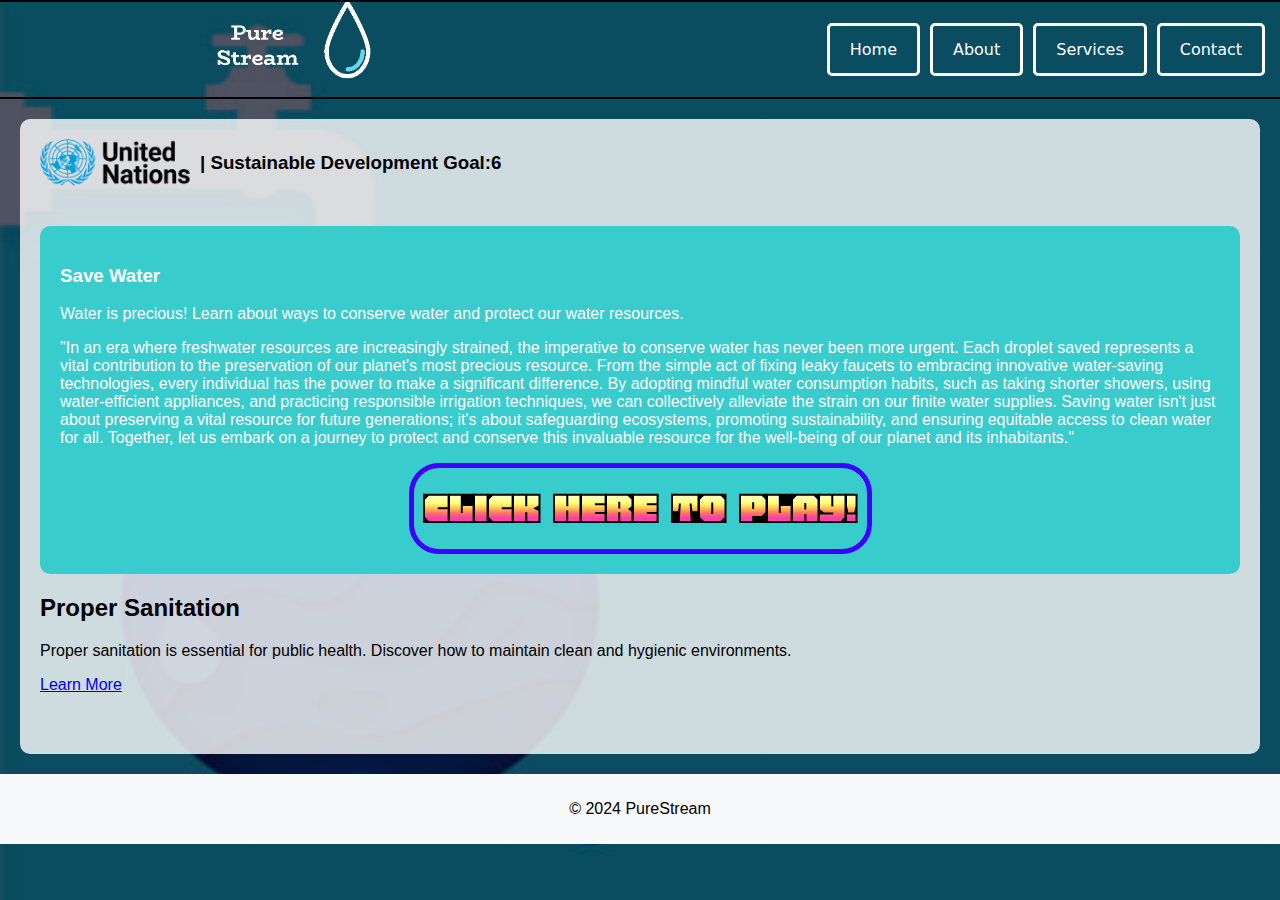
==== index.html @ 97246cab "Local" ====
<!DOCTYPE html>
<html lang="en">
<head>
<meta charset="UTF-8">
<meta name="viewport" content="width=device-width, initial-scale=1.0">
<title>PureStream - Save Water</title>
<link rel="stylesheet" href="style.css">
</head>
<body>

  <header>
    <div class="logo-nav-container">
      <div class="logo-container">
        <a href="index.html" class="logo-link">
          <img class="logo-gif" src="asset/logo.gif" alt="Logo GIF">
        </a>
      </div>
      <nav>
        <ul class="navbar">
          <li><a href="#">Home</a></li>
          <li><a href="#">About</a></li>
          <li><a href="#">Services</a></li>
          <li><a href="#">Contact</a></li>
        </ul>
      </nav>
    </div>
  </header>
  

  <main>
    <section id="undp">
      <a href="https://sdgs.un.org/goals/goal6" target="_blank">
      <img src="asset/Logo_of_the_United_Nations.svg.png"><h3>| Sustainable Development Goal:6</h3></a>
    </section>
    <section id="water-conservation">
      <h3>Save Water</h3>
      <p>Water is precious! Learn about ways to conserve water and protect our water resources.</p>
      <p>"In an era where freshwater resources are increasingly strained, the imperative to conserve water has never been more urgent. Each droplet saved represents a vital contribution to the preservation of our planet's most precious resource. From the simple act of fixing leaky faucets to embracing innovative water-saving technologies, every individual has the power to make a significant difference. By adopting mindful water consumption habits, such as taking shorter showers, using water-efficient appliances, and practicing responsible irrigation techniques, we can collectively alleviate the strain on our finite water supplies. Saving water isn't just about preserving a vital resource for future generations; it's about safeguarding ecosystems, promoting sustainability, and ensuring equitable access to clean water for all. Together, let us embark on a journey to protect and conserve this invaluable resource for the well-being of our planet and its inhabitants."</p>
    <div class="button-container">
      <button onclick="loadGame()">
        Click here to Play!
      </button>
    </div>
  </section>

  <section id="sanitation">
    <h2>Proper Sanitation</h2>
    <p>Proper sanitation is essential for public health. Discover how to maintain clean and hygienic environments.</p>
    <a href="sanitation_info.html">Learn More</a>
  </section>
</main>

<footer>
  <p>&copy; 2024 PureStream</p>
</footer>

<script src="script.js"></script>

</body>
</html>
---- style.css ----
/*CUSTOM CSS */
@import url('https://fonts.googleapis.com/css2?family=Honk&display=swap');

/* Body styles */
body {
    font-family: Arial, sans-serif; /* Default font family */
    margin: 0; /* Remove default margin */
    padding: 0; /* Remove default padding */
    background-repeat: no-repeat; /* Prevent background image from repeating */
    background-attachment: fixed; /* Fix background image */
    background-size: cover; /* Cover entire viewport */
    background-image: linear-gradient(rgba(4,9,30,0.7), rgba(4,9,30,0.7)), url('asset/banner.jpg'); /* Background gradient and image */
}

/* Header styles */
header {
    color: #fff; /* Text color */
    padding: 0px; /* Padding */
    text-align: center; /* Center align text */
    position: relative; /* Relative positioning */
}

/* Container for logo and navbar */
.logo-nav-container {
    display: flex; /* Flex container */
    justify-content: space-between; /* Space between logo and navbar */
    align-items: center; /* Center items vertically */
}
.logo-gif{
    width: 30%;
}

/* Navbar styles */
.navbar {
    list-style-type: none; /* Remove list style */
    margin: 0; /* Remove default margin */
    padding: 0; /* Remove default padding */
    overflow: hidden; /* Hide overflowing content */
    background-color: transparent; /* Transparent background */
    font-family: system-ui, -apple-system, BlinkMacSystemFont, 'Segoe UI', Roboto, Oxygen, Ubuntu, Cantarell, 'Open Sans', 'Helvetica Neue', sans-serif; /* Font family */
}

/* Pseudo-elements for navbar */
.navbar::before,
.navbar::after {
    content: ''; /* Empty content */
    display: block; /* Block element */
    position: absolute; /* Absolute positioning */
    left: 0; /* Position from left */
    width: 100%; /* Full width */
    height: 2px; /* Adjust the height of the lines */
    background-color: #000; /* Line color */
}

/* Positioning of pseudo-element before navbar */
.navbar::before {
    top: 0; /* Position from top */
}

/* Positioning of pseudo-element after navbar */
.navbar::after {
    bottom: 0; /* Position from bottom */
}

/* Navbar list item styles */
.navbar li {
    float: left; /* Float left */
    margin-right: 10px; /* Adjust margin for spacing between buttons */
}

/* Style for last navbar list item */
.navbar li:last-child {
    margin-right: 15px; /* Remove margin from the last button to prevent extra spacing */
}

/* Navbar link styles */
.navbar li a {
    display: block; /* Block element */
    color: white; /* Text color */
    text-align: center; /* Center align text */
    padding: 14px 20px; /* Padding */
    text-decoration: none; /* Remove underline */
    border: 3px solid; /* Border */
    border-radius: 5px; /* Rounded corners */
}

/* Navbar link hover styles */
.navbar li a:hover {
    background-color: #fff; /* Background color on hover */
    border: 3px solid; /* Border color on hover */
    color: black; /* Text color on hover */
    border-color: #000000; /* Border color on hover */
    transition: .5s; /* Transition effect */
}

/* Main section styles */
main {
    padding: 20px; /* Padding */
    background-color: rgba(255, 255, 255, 0.8); /* Background color */
    margin-top: 20px; /* Margin from top */
    margin-bottom: 20px; /* Margin from bottom */
    border-radius: 10px; /* Rounded corners */
    margin-left: 20px; /* Margin from left */
    margin-right: 20px; /* Margin from right */
}

/* UNDP section styles */
#undp {
    display: flex; /* Flex container */
    align-items: center; /* Align items vertically */
}

/* UNDP image styles */
#undp img {
    width: 150px; /* Width */
    height: auto; /* Maintain aspect ratio */
    margin-right: 10px; /* Margin from right */
}

/* UNDP heading styles */
#undp h3 {
    margin: 0; /* Remove default margin */
}

/* UNDP link styles */
#undp a {
    display: flex; /* Flex container */
    align-items: center; /* Align items vertically */
    text-decoration: none; /* Remove underline */
    color: black; /* Text color */
}

/* Section styles */
section {
    margin-bottom: 40px; /* Margin from bottom */
}

/* Button container styles */
.button-container {
    display: flex; /* Flex container */
    justify-content: center; /* Center justify content */
    align-items: center; /* Align items vertically */
}

/* Button styles */
button {
    border: none; /* No border */
    padding: 10px 10px; /* Padding */
    font-size: 50px; /* Font size */
    background: transparent; /* Transparent background */
    color: #1500ff; /* Text color */
    text-transform: uppercase; /* Uppercase text */
    border: 5px solid #4000ff; /* Border */
    cursor: pointer; /* Cursor pointer */
    transition: all 0.7s; /* Transition effect */
    overflow: hidden; /* Hide overflowing content */
    border-radius: 30px; /* Rounded corners */
    font-weight: bold; /* Bold font weight */
    font-family: 'Honk', sans-serif; /* Custom font family */
}

/* Water conservation section styles */
#water-conservation {
    background-color: #39CCCC; /* Background color */
    color: #fff; /* Text color */
    padding: 20px; /* Padding */
    border-radius: 10px; /* Rounded corners */
    margin: 20px 0; /* Margin */
}

/* Water conservation heading styles */
#water-conservation h2 {
    font-family: 'Arial', sans-serif; /* Font family */
}

/* Water conservation paragraph styles */
#water-conservation p {
    font-family: 'Arial', sans-serif; /* Font family */
}

/* Footer styles */
footer {
    background-color: #f8f9fa; /* Background color */
    padding: 10px; /* Padding */
    text-align: center; /* Center align text */
}
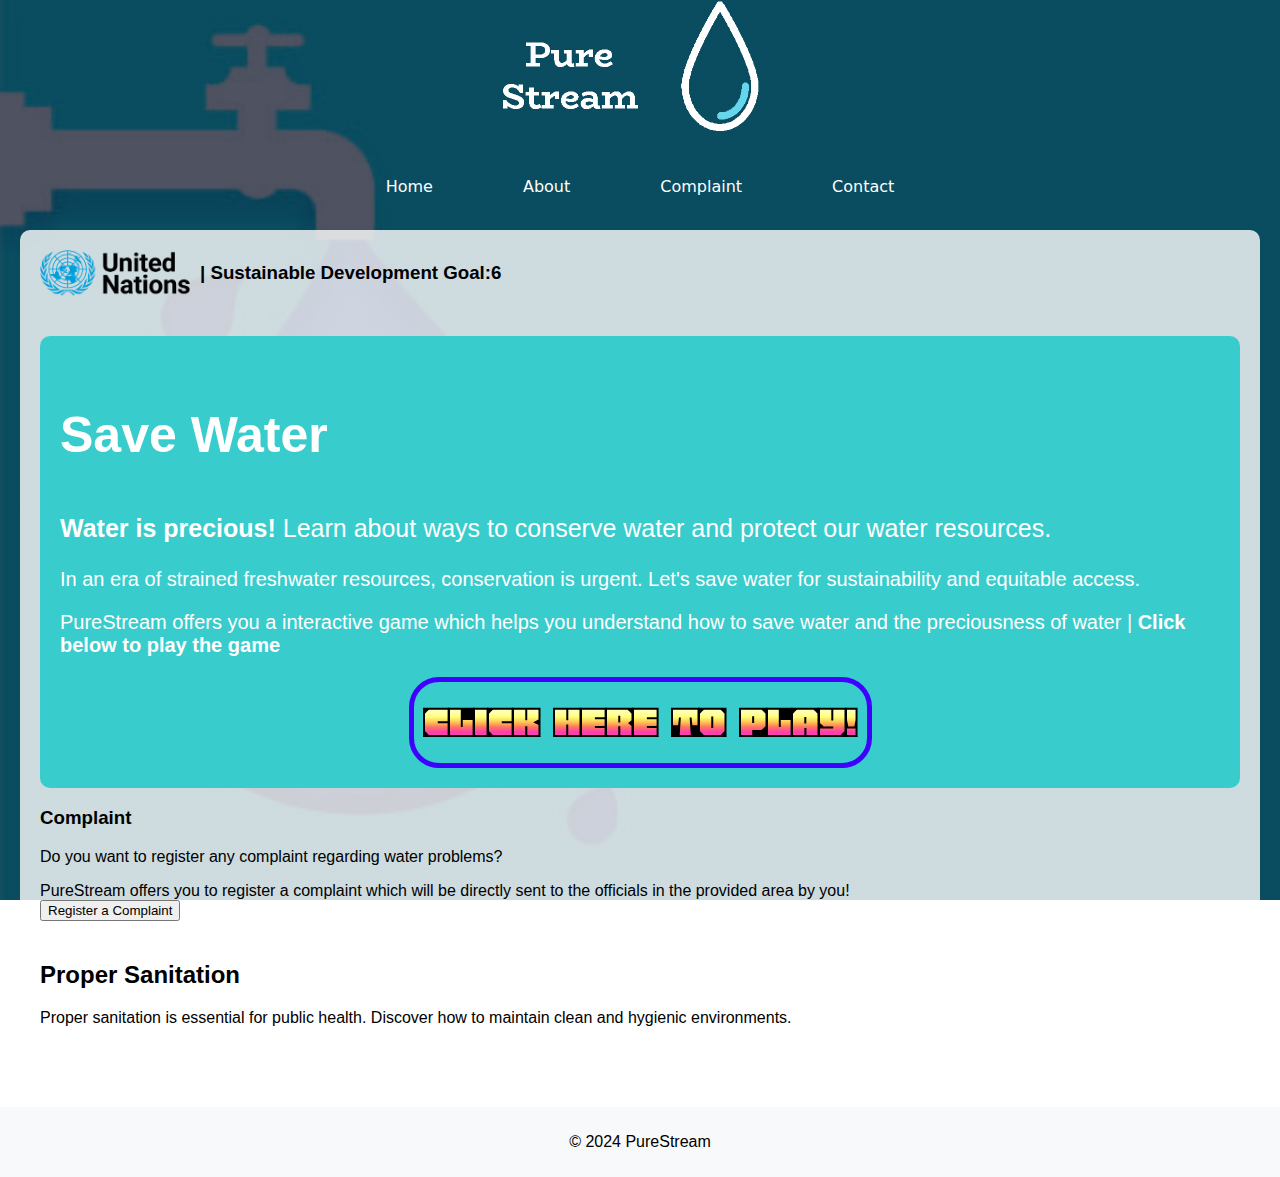
==== commit 593bb6fd: "3.1v" ====
--- a/index.html
+++ b/index.html
@@ -1,13 +1,13 @@
 <!DOCTYPE html>
 <html lang="en">
 <head>
-<meta charset="UTF-8">
-<meta name="viewport" content="width=device-width, initial-scale=1.0">
-<title>PureStream - Save Water</title>
-<link rel="stylesheet" href="style.css">
+  <meta charset="UTF-8">
+  <meta name="viewport" content="width=device-width, initial-scale=1.0">
+  <title>PureStream - Save Water</title>
+  <link rel="stylesheet" href="style.css">
+  <link rel="icon" type="image/x-icon" href="asset/wired-outline-447-water-drop.gif">
 </head>
 <body>
-
   <header>
     <div class="logo-nav-container">
       <div class="logo-container">
@@ -19,14 +19,12 @@
         <ul class="navbar">
           <li><a href="#">Home</a></li>
           <li><a href="#">About</a></li>
-          <li><a href="#">Services</a></li>
+          <li><a href="complaint/complaint.html">Complaint</a></li>
           <li><a href="#">Contact</a></li>
         </ul>
       </nav>
     </div>
   </header>
-  
-
   <main>
     <section id="undp">
       <a href="https://sdgs.un.org/goals/goal6" target="_blank">
@@ -34,22 +32,25 @@
     </section>
     <section id="water-conservation">
       <h3>Save Water</h3>
-      <p>Water is precious! Learn about ways to conserve water and protect our water resources.</p>
-      <p>"In an era where freshwater resources are increasingly strained, the imperative to conserve water has never been more urgent. Each droplet saved represents a vital contribution to the preservation of our planet's most precious resource. From the simple act of fixing leaky faucets to embracing innovative water-saving technologies, every individual has the power to make a significant difference. By adopting mindful water consumption habits, such as taking shorter showers, using water-efficient appliances, and practicing responsible irrigation techniques, we can collectively alleviate the strain on our finite water supplies. Saving water isn't just about preserving a vital resource for future generations; it's about safeguarding ecosystems, promoting sustainability, and ensuring equitable access to clean water for all. Together, let us embark on a journey to protect and conserve this invaluable resource for the well-being of our planet and its inhabitants."</p>
+      <p id="imp"><b>Water is precious! </b>Learn about ways to conserve water and protect our water resources.</p>
+      <p id="para">In an era of strained freshwater resources, conservation is urgent. Let's save water for sustainability and equitable access.</p>
+      <p id="game">PureStream offers you a interactive game which helps you understand how to save water and the preciousness of water | <b>Click below to play the game</b></p>
     <div class="button-container">
-      <button onclick="loadGame()">
+      <button id="gameClick" onclick="loadGame()">
         Click here to Play!
       </button>
     </div>
   </section>
-
+  <section id="complaint">
+    <h3>Complaint</h3>
+    <p id="main">Do you want to register any complaint regarding water problems?</p>
+    <p id="txt">PureStream offers you to register a complaint which will be directly sent to the officials in the provided area by you! <br> <button onclick="loadComplaint()">Register a Complaint</button></p>
+  </section>
   <section id="sanitation">
     <h2>Proper Sanitation</h2>
     <p>Proper sanitation is essential for public health. Discover how to maintain clean and hygienic environments.</p>
-    <a href="sanitation_info.html">Learn More</a>
   </section>
 </main>
-
 <footer>
   <p>&copy; 2024 PureStream</p>
 </footer>
--- a/style.css
+++ b/style.css
@@ -1,186 +1,160 @@
-/*CUSTOM CSS */
 @import url('https://fonts.googleapis.com/css2?family=Honk&display=swap');
 
-/* Body styles */
 body {
-    font-family: Arial, sans-serif; /* Default font family */
-    margin: 0; /* Remove default margin */
-    padding: 0; /* Remove default padding */
-    background-repeat: no-repeat; /* Prevent background image from repeating */
-    background-attachment: fixed; /* Fix background image */
-    background-size: cover; /* Cover entire viewport */
-    background-image: linear-gradient(rgba(4,9,30,0.7), rgba(4,9,30,0.7)), url('asset/banner.jpg'); /* Background gradient and image */
+    font-family: Arial, sans-serif;
+    margin: 0;
+    padding: 0;
+    background-repeat: no-repeat;
+    background-attachment: fixed;
+    background-size: cover;
+    background-image: linear-gradient(rgba(4,9,30,0.7), rgba(4,9,30,0.7)), url('asset/banner.jpg');
 }
 
-/* Header styles */
 header {
-    color: #fff; /* Text color */
-    padding: 0px; /* Padding */
-    text-align: center; /* Center align text */
-    position: relative; /* Relative positioning */
+    color: #fff;
+    padding: 0px;
+    text-align: center;
+    position: relative;
 }
 
-/* Container for logo and navbar */
-.logo-nav-container {
-    display: flex; /* Flex container */
-    justify-content: space-between; /* Space between logo and navbar */
-    align-items: center; /* Center items vertically */
-}
-.logo-gif{
-    width: 30%;
+.logo-container {
+    margin-left: 20px;
+    display: inline-block;
 }
 
-/* Navbar styles */
-.navbar {
-    list-style-type: none; /* Remove list style */
-    margin: 0; /* Remove default margin */
-    padding: 0; /* Remove default padding */
-    overflow: hidden; /* Hide overflowing content */
-    background-color: transparent; /* Transparent background */
-    font-family: system-ui, -apple-system, BlinkMacSystemFont, 'Segoe UI', Roboto, Oxygen, Ubuntu, Cantarell, 'Open Sans', 'Helvetica Neue', sans-serif; /* Font family */
+.logo-gif {
+    width: 50%;
 }
 
-/* Pseudo-elements for navbar */
-.navbar::before,
-.navbar::after {
-    content: ''; /* Empty content */
-    display: block; /* Block element */
-    position: absolute; /* Absolute positioning */
-    left: 0; /* Position from left */
-    width: 100%; /* Full width */
-    height: 2px; /* Adjust the height of the lines */
-    background-color: #000; /* Line color */
+.navbar {
+    list-style-type: none;
+    margin: 0;
+    padding: 0;
+    overflow: hidden;
+    background-color: transparent;
+    font-family: system-ui, -apple-system, BlinkMacSystemFont, 'Segoe UI', Roboto, Oxygen, Ubuntu, Cantarell, 'Open Sans', 'Helvetica Neue', sans-serif;
+    display: flex;
+    justify-content: center;
 }
 
-/* Positioning of pseudo-element before navbar */
-.navbar::before {
-    top: 0; /* Position from top */
+.navbar li {
+    text-align: center;
+    display: flex;
+    align-items: center;
+    float: left;
+    margin-right: 50px;
 }
 
-/* Positioning of pseudo-element after navbar */
-.navbar::after {
-    bottom: 0; /* Position from bottom */
+.navbar li:last-child {
+    margin-right: 0;
 }
 
-/* Navbar list item styles */
-.navbar li {
-    float: left; /* Float left */
-    margin-right: 10px; /* Adjust margin for spacing between buttons */
+.navbar li a {
+    display: block;
+    color: white;
+    text-align: center;
+    padding: 14px 20px;
+    text-decoration: none;
 }
 
-/* Style for last navbar list item */
-.navbar li:last-child {
-    margin-right: 15px; /* Remove margin from the last button to prevent extra spacing */
+.navbar li a:hover {
+    background-color: #fff;
+    border: 3px solid;
+    color: black;
+    border-color: #000000;
+    transition: .1s;
+    border-radius: 10%;
 }
 
-/* Navbar link styles */
-.navbar li a {
-    display: block; /* Block element */
-    color: white; /* Text color */
-    text-align: center; /* Center align text */
-    padding: 14px 20px; /* Padding */
-    text-decoration: none; /* Remove underline */
-    border: 3px solid; /* Border */
-    border-radius: 5px; /* Rounded corners */
+main {
+    padding: 20px;
+    background-color: rgba(255, 255, 255, 0.8);
+    margin-top: 20px;
+    margin-bottom: 20px;
+    border-radius: 10px;
+    margin-left: 20px;
+    margin-right: 20px;
 }
 
-/* Navbar link hover styles */
-.navbar li a:hover {
-    background-color: #fff; /* Background color on hover */
-    border: 3px solid; /* Border color on hover */
-    color: black; /* Text color on hover */
-    border-color: #000000; /* Border color on hover */
-    transition: .5s; /* Transition effect */
+#undp {
+    display: flex;
+    align-items: center;
 }
 
-/* Main section styles */
-main {
-    padding: 20px; /* Padding */
-    background-color: rgba(255, 255, 255, 0.8); /* Background color */
-    margin-top: 20px; /* Margin from top */
-    margin-bottom: 20px; /* Margin from bottom */
-    border-radius: 10px; /* Rounded corners */
-    margin-left: 20px; /* Margin from left */
-    margin-right: 20px; /* Margin from right */
+#undp img {
+    width: 150px;
+    height: auto;
+    margin-right: 10px;
 }
 
-/* UNDP section styles */
-#undp {
-    display: flex; /* Flex container */
-    align-items: center; /* Align items vertically */
+#undp h3 {
+    margin: 0;
 }
 
-/* UNDP image styles */
-#undp img {
-    width: 150px; /* Width */
-    height: auto; /* Maintain aspect ratio */
-    margin-right: 10px; /* Margin from right */
+#undp a {
+    display: flex;
+    align-items: center;
+    text-decoration: none;
+    color: black;
 }
 
-/* UNDP heading styles */
-#undp h3 {
-    margin: 0; /* Remove default margin */
+section {
+    margin-bottom: 40px;
 }
 
-/* UNDP link styles */
-#undp a {
-    display: flex; /* Flex container */
-    align-items: center; /* Align items vertically */
-    text-decoration: none; /* Remove underline */
-    color: black; /* Text color */
+.button-container {
+    display: flex;
+    justify-content: center;
+    align-items: center;
 }
 
-/* Section styles */
-section {
-    margin-bottom: 40px; /* Margin from bottom */
+#gameClick {
+    border: none;
+    padding: 10px 10px;
+    font-size: 50px;
+    background: transparent;
+    color: #1500ff;
+    text-transform: uppercase;
+    border: 5px solid #4000ff;
+    cursor: pointer;
+    transition: all 0.7s;
+    overflow: hidden;
+    border-radius: 30px;
+    font-weight: bold;
+    font-family: 'Honk', sans-serif;
 }
 
-/* Button container styles */
-.button-container {
-    display: flex; /* Flex container */
-    justify-content: center; /* Center justify content */
-    align-items: center; /* Align items vertically */
+#water-conservation {
+    background-color: #39CCCC;
+    color: #fff;
+    padding: 20px;
+    border-radius: 10px;
+    margin: 10px 0;
 }
 
-/* Button styles */
-button {
-    border: none; /* No border */
-    padding: 10px 10px; /* Padding */
-    font-size: 50px; /* Font size */
-    background: transparent; /* Transparent background */
-    color: #1500ff; /* Text color */
-    text-transform: uppercase; /* Uppercase text */
-    border: 5px solid #4000ff; /* Border */
-    cursor: pointer; /* Cursor pointer */
-    transition: all 0.7s; /* Transition effect */
-    overflow: hidden; /* Hide overflowing content */
-    border-radius: 30px; /* Rounded corners */
-    font-weight: bold; /* Bold font weight */
-    font-family: 'Honk', sans-serif; /* Custom font family */
+#water-conservation h3 {
+    font-family: 'Arial', sans-serif;
+    font-size: 50px;
+}
+#imp{
+    font-size: 25px;
+}
+#para {
+    font-family: 'Arial', sans-serif;
+    font-size: 20px;
+}
+@keyframes colorLoop {
+    0% { color: white; }
+    50% { color: rgb(255, 0, 0); }
+    100% { color: white; }
+}
+#game{
+    font-size: 20px;
+    animation: colorLoop 2s infinite;
 }
 
-/* Water conservation section styles */
-#water-conservation {
-    background-color: #39CCCC; /* Background color */
-    color: #fff; /* Text color */
-    padding: 20px; /* Padding */
-    border-radius: 10px; /* Rounded corners */
-    margin: 20px 0; /* Margin */
+footer {
+    background-color: #f8f9fa;
+    padding: 10px;
+    text-align: center;
 }
-
-/* Water conservation heading styles */
-#water-conservation h2 {
-    font-family: 'Arial', sans-serif; /* Font family */
-}
-
-/* Water conservation paragraph styles */
-#water-conservation p {
-    font-family: 'Arial', sans-serif; /* Font family */
-}
-
-/* Footer styles */
-footer {
-    background-color: #f8f9fa; /* Background color */
-    padding: 10px; /* Padding */
-    text-align: center; /* Center align text */
-}
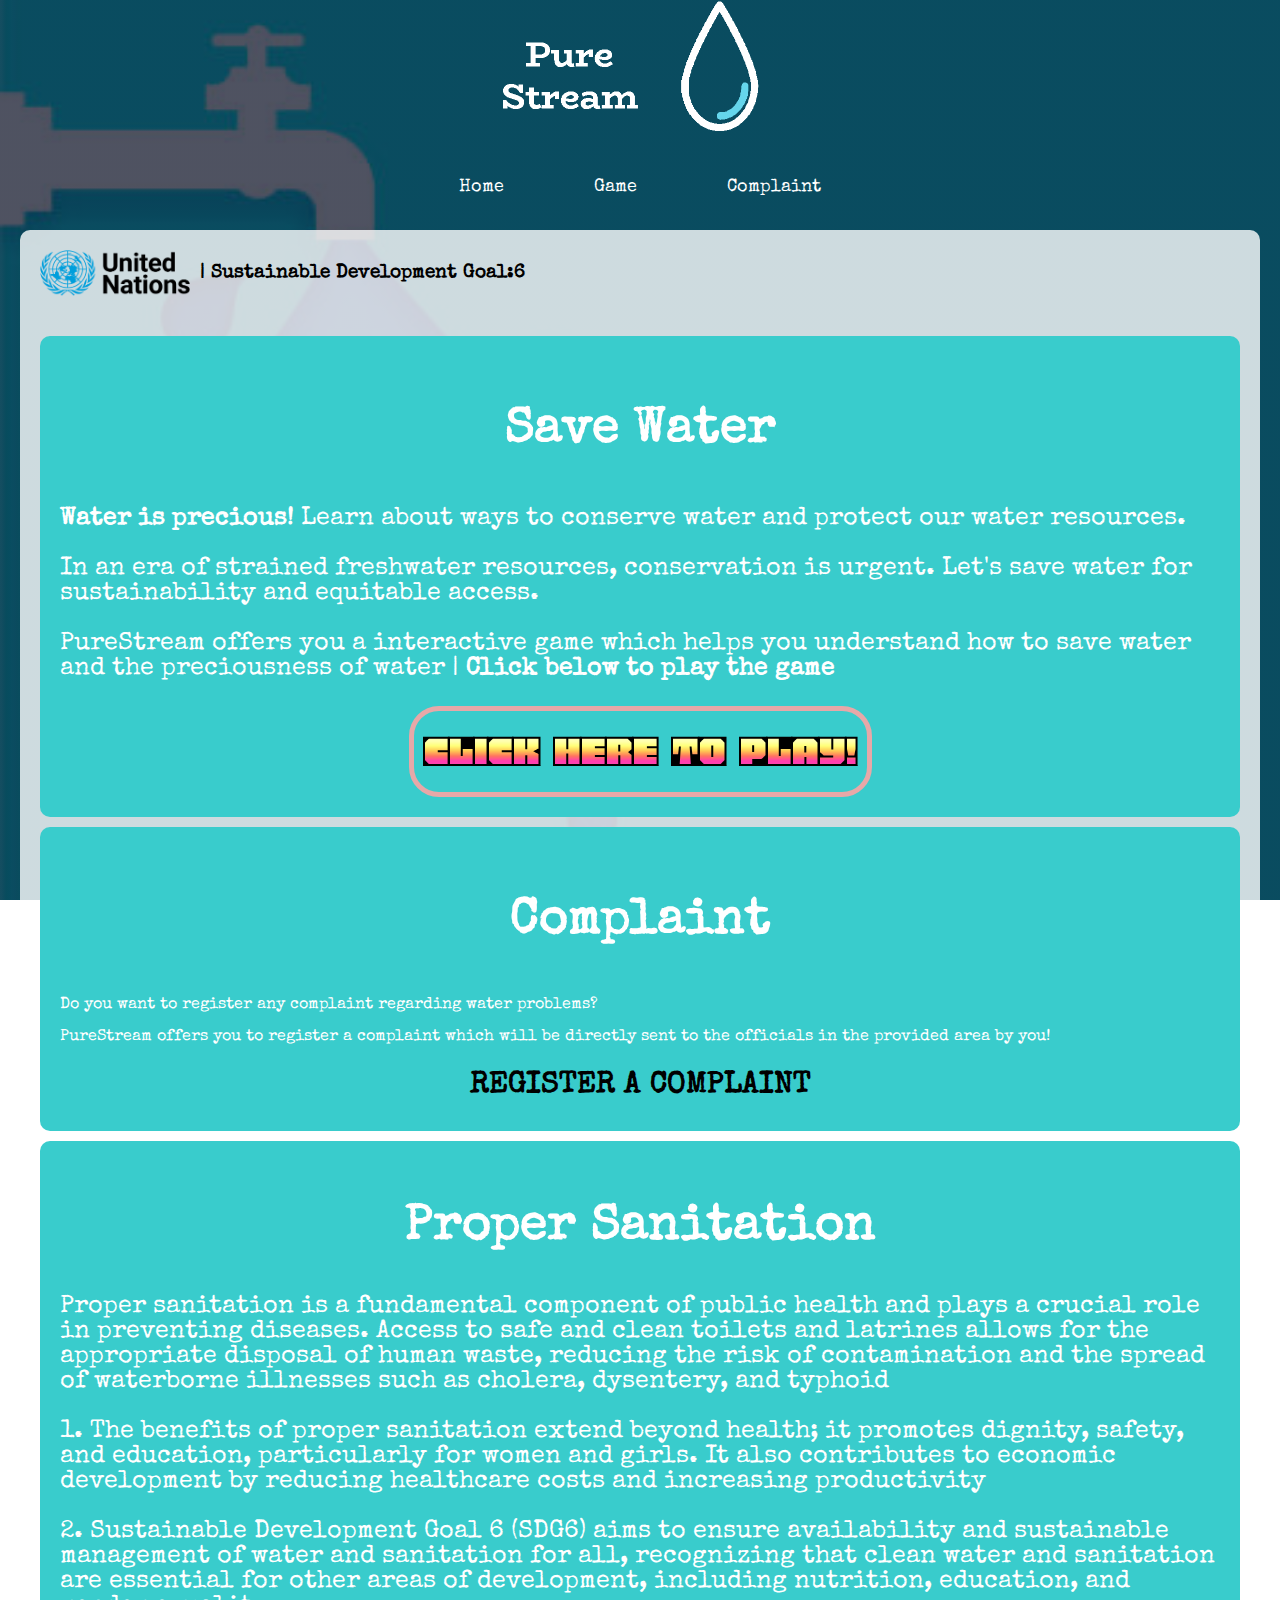
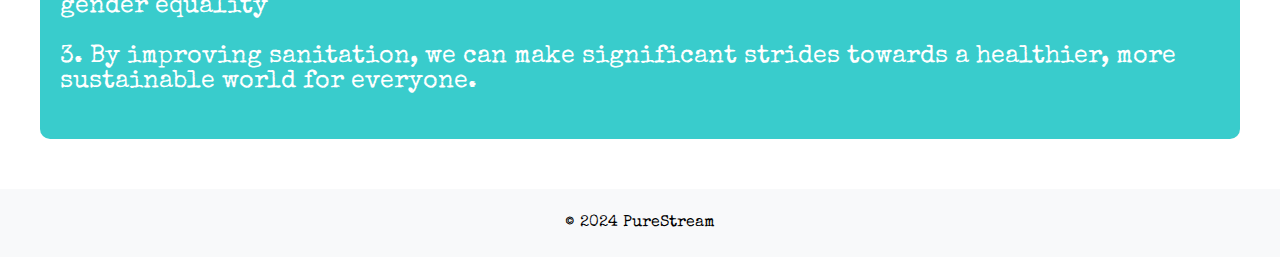
==== commit 64e15fe6: "v4" ====
--- a/index.html
+++ b/index.html
@@ -18,9 +18,8 @@
       <nav>
         <ul class="navbar">
           <li><a href="#">Home</a></li>
-          <li><a href="#">About</a></li>
+          <li><a href="game/game.html">Game</a></li>
           <li><a href="complaint/complaint.html">Complaint</a></li>
-          <li><a href="#">Contact</a></li>
         </ul>
       </nav>
     </div>
@@ -44,17 +43,21 @@
   <section id="complaint">
     <h3>Complaint</h3>
     <p id="main">Do you want to register any complaint regarding water problems?</p>
-    <p id="txt">PureStream offers you to register a complaint which will be directly sent to the officials in the provided area by you! <br> <button onclick="loadComplaint()">Register a Complaint</button></p>
+    <p id="txt">PureStream offers you to register a complaint which will be directly sent to the officials in the provided area by you!</p>
+    <div class="button-container">
+      <button id="comBtn" onclick="loadComplaint()">
+        Register a Complaint
+      </button>
+    </div>
   </section>
   <section id="sanitation">
     <h2>Proper Sanitation</h2>
-    <p>Proper sanitation is essential for public health. Discover how to maintain clean and hygienic environments.</p>
+    <p>Proper sanitation is a fundamental component of public health and plays a crucial role in preventing diseases. Access to safe and clean toilets and latrines allows for the appropriate disposal of human waste, reducing the risk of contamination and the spread of waterborne illnesses such as cholera, dysentery, and typhoid <br><br>1. The benefits of proper sanitation extend beyond health; it promotes dignity, safety, and education, particularly for women and girls. It also contributes to economic development by reducing healthcare costs and increasing productivity <br><br>2. Sustainable Development Goal 6 (SDG6) aims to ensure availability and sustainable management of water and sanitation for all, recognizing that clean water and sanitation are essential for other areas of development, including nutrition, education, and gender equality <br><br>3. By improving sanitation, we can make significant strides towards a healthier, more sustainable world for everyone.</p>
   </section>
 </main>
 <footer>
   <p>&copy; 2024 PureStream</p>
 </footer>
-
 <script src="script.js"></script>
 
 </body>
--- a/style.css
+++ b/style.css
@@ -1,7 +1,9 @@
 @import url('https://fonts.googleapis.com/css2?family=Honk&display=swap');
-
+@import url('https://fonts.googleapis.com/css2?family=Special+Elite&display=swap');
 body {
-    font-family: Arial, sans-serif;
+    font-family: "Special Elite", system-ui;
+    font-weight: 400;
+    font-style: normal;
     margin: 0;
     padding: 0;
     background-repeat: no-repeat;
@@ -32,9 +34,9 @@
     padding: 0;
     overflow: hidden;
     background-color: transparent;
-    font-family: system-ui, -apple-system, BlinkMacSystemFont, 'Segoe UI', Roboto, Oxygen, Ubuntu, Cantarell, 'Open Sans', 'Helvetica Neue', sans-serif;
     display: flex;
     justify-content: center;
+    font-size: 18px;
 }
 
 .navbar li {
@@ -113,9 +115,8 @@
     padding: 10px 10px;
     font-size: 50px;
     background: transparent;
-    color: #1500ff;
     text-transform: uppercase;
-    border: 5px solid #4000ff;
+    border: 5px solid #e7a8a8;
     cursor: pointer;
     transition: all 0.7s;
     overflow: hidden;
@@ -133,15 +134,14 @@
 }
 
 #water-conservation h3 {
-    font-family: 'Arial', sans-serif;
+    text-align: center;
     font-size: 50px;
 }
 #imp{
     font-size: 25px;
 }
 #para {
-    font-family: 'Arial', sans-serif;
-    font-size: 20px;
+    font-size: 25px;
 }
 @keyframes colorLoop {
     0% { color: white; }
@@ -149,10 +149,51 @@
     100% { color: white; }
 }
 #game{
-    font-size: 20px;
+    font-size: 25px;
     animation: colorLoop 2s infinite;
 }
-
+#complaint {
+    background-color: #39CCCC;
+    color: #fff;
+    padding: 20px;
+    border-radius: 10px;
+    margin: 10px 0;
+}
+#complaint h3{
+    text-align: center;
+    font-size: 50px;
+}
+#comBtn{
+    border: none;
+    padding: 10px 10px;
+    font-size: 30px;
+    background: transparent;
+    text-transform: uppercase;
+    cursor: pointer;
+    transition: all 0.7s;
+    overflow: hidden;
+    border-radius: 30px;
+    font-weight: bold;
+    font-family: "Special Elite", system-ui;
+}
+#comBtn:hover{
+    color: white;
+    background-color: #222222d8;
+}
+#sanitation {
+    background-color: #39CCCC;
+    color: #fff;
+    padding: 20px;
+    border-radius: 10px;
+    margin: 10px 0;
+}
+#sanitation h2{
+    text-align: center;
+    font-size: 50px;
+}
+#sanitation p{
+    font-size: 25px;
+}
 footer {
     background-color: #f8f9fa;
     padding: 10px;
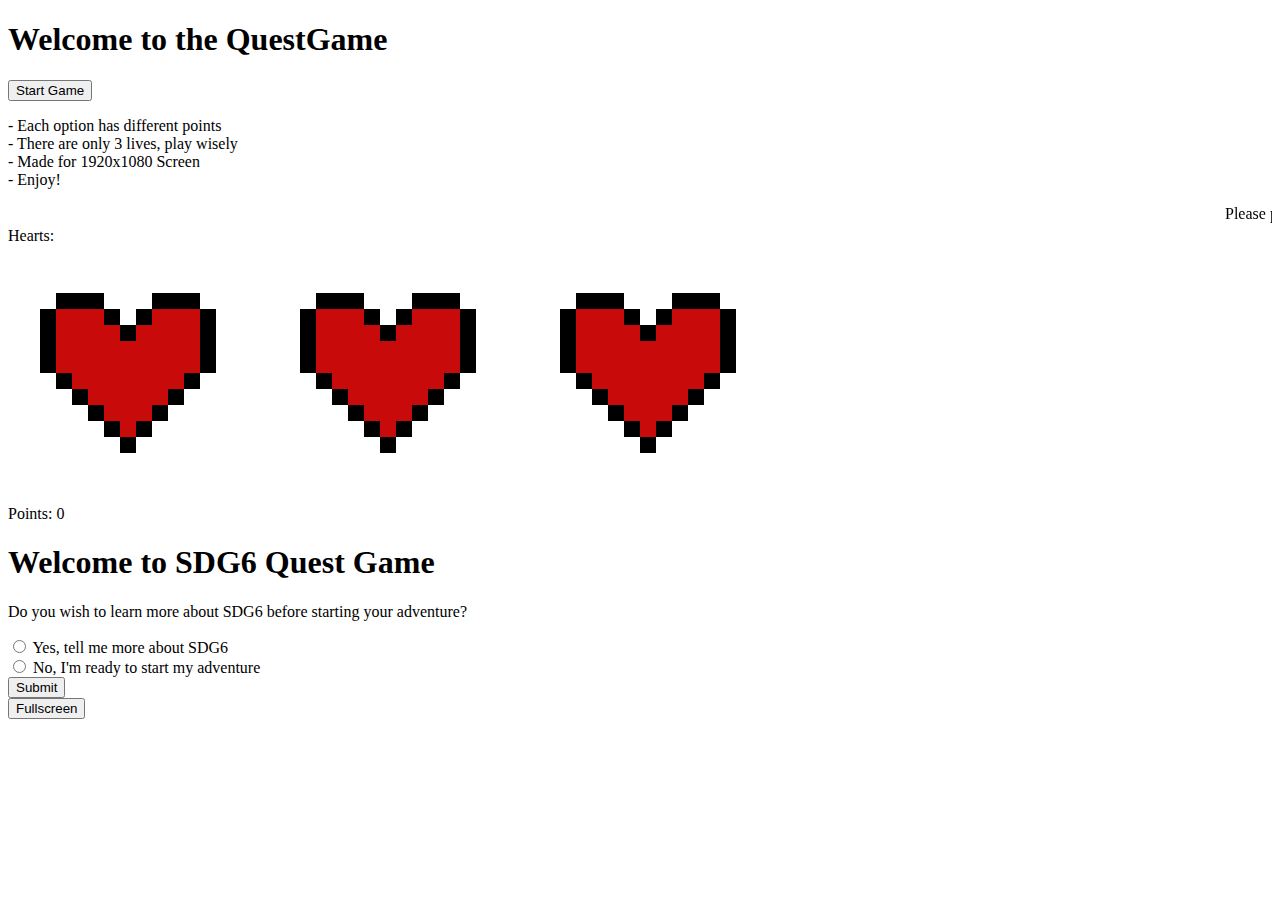
==== commit 448e1d35: "Change" ====
--- a/index.html
+++ b/index.html
@@ -1,64 +1,138 @@
 <!DOCTYPE html>
 <html lang="en">
 <head>
-  <meta charset="UTF-8">
-  <meta name="viewport" content="width=device-width, initial-scale=1.0">
-  <title>PureStream - Save Water</title>
-  <link rel="stylesheet" href="style.css">
-  <link rel="icon" type="image/x-icon" href="asset/wired-outline-447-water-drop.gif">
+    <meta charset="UTF-8">
+    <meta name="viewport" content="width=device-width, initial-scale=1.0">
+    <link rel="preconnect" href="https://fonts.googleapis.com">
+    <link rel="preconnect" href="https://fonts.gstatic.com" crossorigin>
+    <link href="https://fonts.googleapis.com/css2?family=VT323&display=swap" rel="stylesheet">
+    <link rel="icon" type="image/x-icon" href="../asset/game.png">
+    <title>QuestGame</title>
+    <link rel="stylesheet" href="game.css">
 </head>
 <body>
-  <header>
-    <div class="logo-nav-container">
-      <div class="logo-container">
-        <a href="index.html" class="logo-link">
-          <img class="logo-gif" src="asset/logo.gif" alt="Logo GIF">
-        </a>
-      </div>
-      <nav>
-        <ul class="navbar">
-          <li><a href="#">Home</a></li>
-          <li><a href="game/game.html">Game</a></li>
-          <li><a href="complaint/complaint.html">Complaint</a></li>
-        </ul>
-      </nav>
+    <div id="startScreen">
+        <h1>Welcome to the QuestGame</h1>
+        <button id="startButton">Start Game</button>
+        <p>- Each option has different points <br>- There are only 3 lives, play wisely <br>- Made for 1920x1080 Screen <br>- Enjoy!</p>
     </div>
-  </header>
-  <main>
-    <section id="undp">
-      <a href="https://sdgs.un.org/goals/goal6" target="_blank">
-      <img src="asset/Logo_of_the_United_Nations.svg.png"><h3>| Sustainable Development Goal:6</h3></a>
-    </section>
-    <section id="water-conservation">
-      <h3>Save Water</h3>
-      <p id="imp"><b>Water is precious! </b>Learn about ways to conserve water and protect our water resources.</p>
-      <p id="para">In an era of strained freshwater resources, conservation is urgent. Let's save water for sustainability and equitable access.</p>
-      <p id="game">PureStream offers you a interactive game which helps you understand how to save water and the preciousness of water | <b>Click below to play the game</b></p>
-    <div class="button-container">
-      <button id="gameClick" onclick="loadGame()">
-        Click here to Play!
-      </button>
+    <marquee id="move" behavior="" direction="">Please play in FullScreen mode for better gameplay</marquee>
+    <div id="heartsDisplay">
+        <div id="heartsContainer">
+            <span>Hearts:</span>
+            <div id="heartContainer">
+                <img class="heart" src="../asset/heart.png" alt="Heart">
+                <img class="heart" src="../asset/heart.png" alt="Heart">
+                <img class="heart" src="../asset/heart.png" alt="Heart">
+            </div>
+        </div>
     </div>
-  </section>
-  <section id="complaint">
-    <h3>Complaint</h3>
-    <p id="main">Do you want to register any complaint regarding water problems?</p>
-    <p id="txt">PureStream offers you to register a complaint which will be directly sent to the officials in the provided area by you!</p>
-    <div class="button-container">
-      <button id="comBtn" onclick="loadComplaint()">
-        Register a Complaint
-      </button>
+    <div id="pointsDisplay">Points: <span id="points">0</span></div>
+
+    <div id="centerBox">
+        <div id="msg1">
+            <h1>Welcome to SDG6 Quest Game</h1>
+            <p>Do you wish to learn more about SDG6 before starting your adventure?</p>
+        </div>
+        <form id="gameForm">
+            <input type="radio" id="yes" name="choice" value="yes" required="required">
+            <label for="yes">Yes, tell me more about SDG6</label><br>
+            <input type="radio" id="no" name="choice" value="no" required="required">
+            <label for="no">No, I'm ready to start my adventure</label><br>
+            <input type="submit" value="Submit" id="submitButton">
+        </form>
+        <body id="leaderOption">
+            <form id="additionalChoiceF" style="display: none;">
+                <div id="additionalOptions">
+                    <p>You are the leader of a small village facing water challenges. Your first task is to address the water quality in your village. What will you do?</p>
+                    <input type="radio" id="option1" name="additionalChoice" value="option1" required="required">
+                    <label for="option1">Educate the villagers about sanitation and hygiene practices</label><br>
+                    <input type="radio" id="option2" name="additionalChoice" value="option2" required="required">
+                    <label for="option2">Ignore the problem. It doesn't seem serious</label><br>
+                    <input type="submit" value="Submit" id="additionalSubmitButton">
+                </div>
+            </form>
+        </body>
+        <form id="additionalChoiceI" style="display: none;">
+            <div id="additionalOptions1">
+                <p>The river that supplies water to your village is being polluted. What's your plan to tackle this?</p>
+                <input type="radio" id="option3" name="additionalChoice1" value="option3" required="required">
+                <label for="option3">Work with local industries to reduce pollution</label><br>
+                <input type="radio" id="option4" name="additionalChoice1" value="option4" required="required">
+                <label for="option4">Create a filtration system for the village</label><br>
+                <input type="submit" value="Submit" id="additionalSubmitButton1">
+            </div>
+        </form>
+        <form id="additionalChoiceJ" style="display: none;">
+            <div id="additionalOptions2">
+                <p>A drought has hit your region, and water is scarce. How will you ensure your village has enough water?</p>
+                <input type="radio" id="option5" name="additionalChoice2" value="option5" required="required">
+                <label for="option5">Implement water-saving techniques and rainwater harvesting.</label><br>
+                <input type="radio" id="option6" name="additionalChoice2" value="option6" required="required">
+                <label for="option6">Ration the existing water supply without seeking alternatives.</label  ><br>
+                <input type="submit" value="Submit" id="additionalSubmitButton2">
+            </div>
+        </form>
+        <form id="additionalSubChoiceA" style="display: none;">
+            <div id="additionalSubChoice">
+                <p>Would you like to learn importance of clean of water?</p>
+                <input type="radio" id="option1.1" name="additionalSubChoice" value="option1.1" required="required">
+                <label for="option1.1">Yes</label><br>
+                <input type="radio" id="option1.2" name="additionalSubChoice" value="option1.2" required="required">
+                <label for="option1.2">No</label><br>
+                <input type="submit" value="Submit" id="additionalSubChoiceSubmitButton">
+            </div>
+        </form>
+        <form id="additionalSubChoiceB" style="display: none;">
+            <div id="additionalSubChoice1">
+                <p>Would you like to learn about some eco-friendly practices that reduce water pollution?</p>
+                <input type="radio" id="option2.1" name="additionalSubChoice1" value="option2.1" required="required">
+                <label for="option2.1">Yes</label><br>
+                <input type="radio" id="option2.2" name="additionalSubChoice1" value="option2.2" required="required">
+                <label for="option2.2">No</label><br>
+                <input type="submit" value="Submit" id="additionalSubChoiceSubmitButton1">
+            </div>
+        </form>
+        <form id="additionalSubChoiceC" style="display: none;">
+            <div id="additionalSubChoice2">
+                <p> Would you like to learn more about water-saving techniques and rainwater harvesting?</p>
+                <input type="radio" id="option3.1" name="additionalSubChoice2" value="option3.1" required="required">
+                <label for="option3.1">Yes</label><br>
+                <input type="radio" id="option3.2" name="additionalSubChoice2" value="option3.2" required="required">
+                <label for="option3.2">No</label><br>
+                <input type="submit" value="Submit" id="additionalSubChoiceSubmitButton2">
+            </div>
+        </form>
+        <div id="response"></div>
+        <div id="response1"></div>
+        <div id="response2"></div>
+        <div id="response3"></div>
+        <div id="response1.1"></div>
+        <div id="response2.1"></div>
+        <div id="response3.1"></div>
+        <button id="continueButton0" style="display: none;">Continue</button>
+        <button id="continueButton" style="display: none;">Continue</button>
+        <button id="continueButton1" style="display: none;">Continue</button>
+        <button id="continueButton2" style="display: none;">Continue</button>
+        <button id="continueButton3" style="display: none;">Continue</button>
+        <button id="continueSubChoiceButton" style="display: none;">Continue</button>
+        <button id="continueSubChoiceButton1" style="display: none;">Continue</button>
+        <button id="continueSubChoiceButton2" style="display: none;">Continue</button>
+        <div id="finalResult" style="display: none;">
+            <h2>Congratulations you have won the game!</h2>
+            <p id="totalScore"></p>
+            <button id="restartButton0">Restart</button>
+            <button id="homepageButton0">Homepage</button>
+            <p>You successfully cleared all the stages and learned many things about the Development Goal 6 <br> Please implement these in real life too! <br> See you soon!</p>
+        </div>
     </div>
-  </section>
-  <section id="sanitation">
-    <h2>Proper Sanitation</h2>
-    <p>Proper sanitation is a fundamental component of public health and plays a crucial role in preventing diseases. Access to safe and clean toilets and latrines allows for the appropriate disposal of human waste, reducing the risk of contamination and the spread of waterborne illnesses such as cholera, dysentery, and typhoid <br><br>1. The benefits of proper sanitation extend beyond health; it promotes dignity, safety, and education, particularly for women and girls. It also contributes to economic development by reducing healthcare costs and increasing productivity <br><br>2. Sustainable Development Goal 6 (SDG6) aims to ensure availability and sustainable management of water and sanitation for all, recognizing that clean water and sanitation are essential for other areas of development, including nutrition, education, and gender equality <br><br>3. By improving sanitation, we can make significant strides towards a healthier, more sustainable world for everyone.</p>
-  </section>
-</main>
-<footer>
-  <p>&copy; 2024 PureStream</p>
-</footer>
-<script src="script.js"></script>
-
+    <div id="gameOverScreen" style="display: none;">
+        <h1>Game Over!</h1>
+        <p>Your hearts have run out. Do you want to restart or go to the homepage?</p>
+        <button id="restartButton">Restart</button>
+        <button id="homepageButton">Homepage</button>
+    </div>
+    <script src="game.js"></script>
+    <button id="fullscreenButton">Fullscreen</button>
 </body>
 </html>
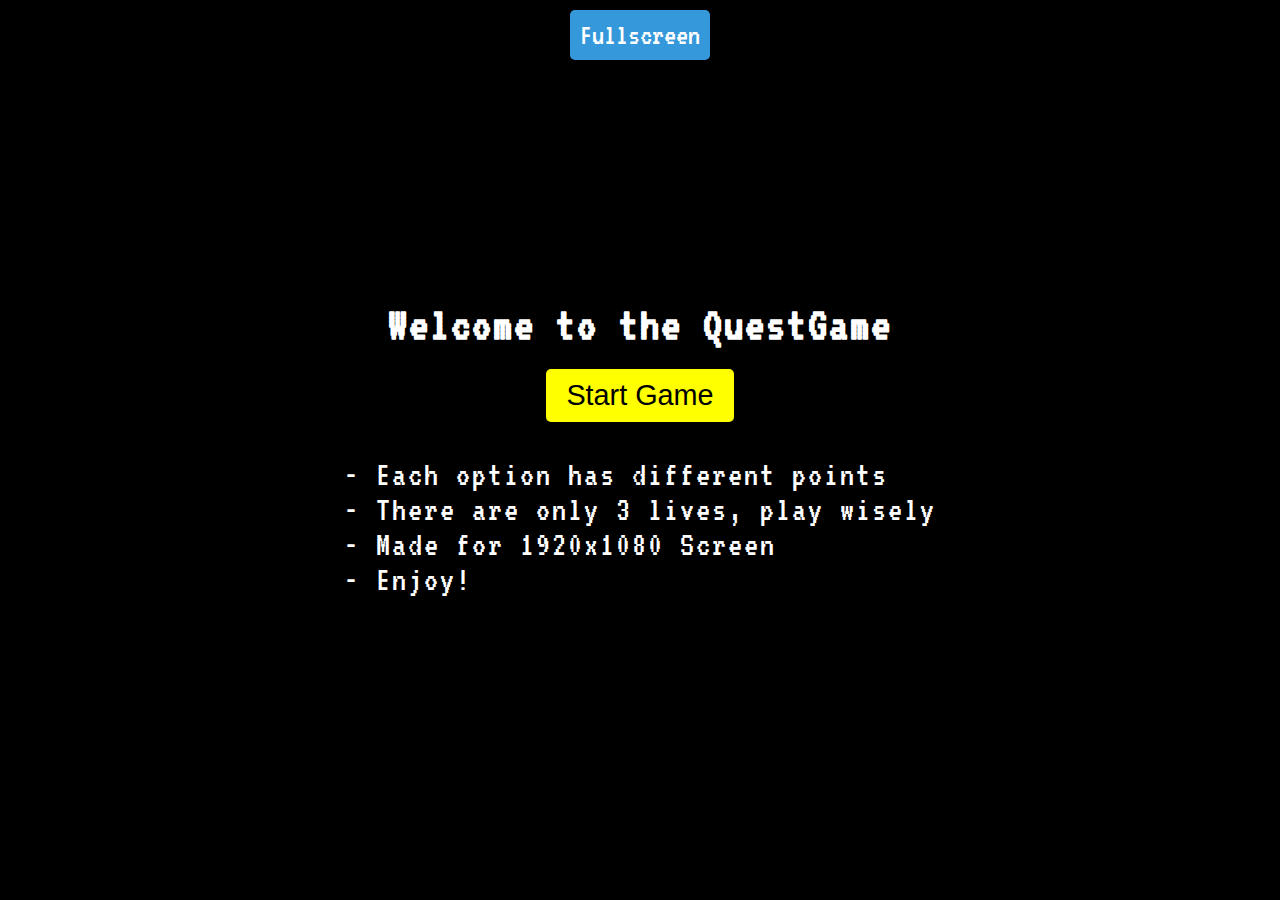
==== commit 024c3537: "2" ====
--- a/index.html
+++ b/index.html
@@ -6,9 +6,9 @@
     <link rel="preconnect" href="https://fonts.googleapis.com">
     <link rel="preconnect" href="https://fonts.gstatic.com" crossorigin>
     <link href="https://fonts.googleapis.com/css2?family=VT323&display=swap" rel="stylesheet">
-    <link rel="icon" type="image/x-icon" href="../asset/game.png">
+    <link rel="icon" type="image/x-icon" href="asset/game.png">
     <title>QuestGame</title>
-    <link rel="stylesheet" href="game.css">
+    <link rel="stylesheet" href="style.css">
 </head>
 <body>
     <div id="startScreen">
@@ -21,9 +21,9 @@
         <div id="heartsContainer">
             <span>Hearts:</span>
             <div id="heartContainer">
-                <img class="heart" src="../asset/heart.png" alt="Heart">
-                <img class="heart" src="../asset/heart.png" alt="Heart">
-                <img class="heart" src="../asset/heart.png" alt="Heart">
+                <img class="heart" src="asset/heart.png" alt="Heart">
+                <img class="heart" src="asset/heart.png" alt="Heart">
+                <img class="heart" src="asset/heart.png" alt="Heart">
             </div>
         </div>
     </div>
@@ -132,7 +132,7 @@
         <button id="restartButton">Restart</button>
         <button id="homepageButton">Homepage</button>
     </div>
-    <script src="game.js"></script>
+    <script src="script.js"></script>
     <button id="fullscreenButton">Fullscreen</button>
 </body>
 </html>
--- a/style.css
+++ b/style.css
@@ -0,0 +1,272 @@
+/* Importing Google Font VT323 for monospace style */
+@import url('https://fonts.googleapis.com/css2?family=VT323&display=swap');
+
+/* Setting up general styling for the body */
+body {
+    font-family: "VT323", monospace; /* Using VT323 font */
+    font-size: x-large; /* Setting font size to x-large */
+    letter-spacing: 2px; /* Adding letter spacing */
+    background-image: url('../asset/better\ view\ 2.png'); /* Setting background image */
+    background-size: cover; /* Making sure the background image covers the entire screen */
+    margin: 0; /* Removing default margins */
+    padding: 0; /* Removing default padding */
+    background-repeat: no-repeat; /* Preventing background image from repeating */
+    background-position: center; /* Centering the background image */
+    background-attachment: fixed; /* Fixing the background image */
+}
+
+/* Styling for the start screen */
+#startScreen {
+    position: fixed; /* Fixing the start screen position */
+    top: 0; /* Aligning start screen to top */
+    left: 0; /* Aligning start screen to left */
+    width: 100%; /* Setting start screen width to 100% */
+    height: 100%; /* Setting start screen height to 100% */
+    background-color: black; /* Setting background color to black */
+    color: white; /* Setting text color to white */
+    display: flex; /* Using flexbox for layout */
+    flex-direction: column; /* Setting flex direction to column */
+    align-items: center; /* Centering items horizontally */
+    justify-content: center; /* Centering items vertically */
+    z-index: 9999; /* Setting z-index to keep the start screen on top */
+}
+
+/* Styling for paragraphs inside the start screen */
+#startScreen p{
+    font-size: 35px; /* Setting font size to 35px */
+}
+
+/* Animation for color loop */
+@keyframes colorLoop {
+    0% { color: white; } /* Starting color white */
+    50% { color: yellow; } /* Midpoint color yellow */
+    100% { color: white; } /* Ending color white */
+}
+
+/* Styling for h1 inside the start screen */
+#startScreen h1 {
+    font-size: 2em; /* Setting font size to 2em */
+    text-align: center; /* Centering text */
+    margin-bottom: 20px; /* Adding margin at bottom */
+    animation: colorLoop .5s infinite; /* Applying color loop animation */
+}
+
+/* Styling for buttons inside the start screen */
+#startScreen button {
+    padding: 10px 20px; /* Adding padding */
+    font-size: 1.2em; /* Setting font size */
+    background-color: yellow; /* Setting background color */
+    border: none; /* Removing border */
+    border-radius: 5px; /* Adding border radius */
+    cursor: pointer; /* Changing cursor on hover */
+}
+
+/* Styling for specific backgrounds */
+.leader-background {
+    background-image: url('../asset/view\ 3.png'); /* Setting specific background image */
+}
+.pollution-bg{
+    background-image: url('../asset/view\ 4\ polluted\ river.png'); /* Setting specific background image */
+}
+.drought-bg{
+    background-image: url('../asset/better\ view\ 5.png'); /* Setting specific background image */
+}
+.final-bg{
+    background-image: url('../asset/better\ view\ 2.png'); /* Setting specific background image */
+}
+
+/* Animation for color change */
+@keyframes colorChange {
+    0% { color: rgb(0, 0, 0); } /* Starting color black */
+    50% { color: #018085; } /* Midpoint color #018085 */
+    100% { color: rgb(0, 0, 0); } /* Ending color black */
+}
+
+/* Styling for h1 inside #msg1 */
+#msg1 h1 {
+    animation: colorChange 1s infinite; /* Applying color change animation */
+}
+
+/* Styling for the center box */
+#centerBox {
+    position: absolute; /* Positioning */
+    top: 50%; /* Centering vertically */
+    left: 50%; /* Centering horizontally */
+    transform: translate(-50%, -50%); /* Centering */
+    background-color: #b9edf863; /* Setting background color */
+    padding: 20px; /* Adding padding */
+    border-radius: 10px; /* Adding border radius */
+    text-align: center; /* Centering text */
+}
+
+/* Styling for options box */
+.options-box {
+    border: 1px solid #ccc; /* Adding border */
+    padding: 10px; /* Adding padding */
+    margin-bottom: 10px; /* Adding margin */
+}
+
+/* Styling for various buttons */
+#continueButton0,
+#continueButton,
+#continueButton1,
+#continueButton2,
+#continueSubChoiceButton,
+#continueSubChoiceButton1,
+#continueSubChoiceButton2 {
+    display: block; /* Displaying as block element */
+    font-family: "VT323", monospace; /* Setting font family */
+    margin: 20px auto; /* Adding margin */
+    padding: 10px 20px; /* Adding padding */
+    font-size: 30px; /* Setting font size */
+    cursor: pointer; /* Changing cursor on hover */
+    background-color: #4CAF50; /* Setting background color */
+    color: white; /* Setting text color */
+    border: none; /* Removing border */
+    border-radius: 5px; /* Adding border radius */
+}
+
+/* Styling for submit buttons */
+#submitButton,
+#additionalSubmitButton,
+#additionalSubmitButton1,
+#additionalSubmitButton2 {
+    font-family: "VT323", monospace; /* Setting font family */
+    margin-top: 30px; /* Adding margin */
+    margin-bottom: 20px; /* Adding margin */
+    font-size: larger; /* Setting font size */
+    cursor: pointer; /* Changing cursor on hover */
+    border: none; /* Removing border */
+}
+
+/* Styling for additional sub choice submit buttons */
+#additionalSubChoiceSubmitButton,
+#additionalSubChoiceSubmitButton1,
+#additionalSubChoiceSubmitButton2 {
+    font-family: "VT323", monospace; /* Setting font family */
+    margin-top: 30px; /* Adding margin */
+    margin-bottom: 20px; /* Adding margin */
+    font-size: larger; /* Setting font size */
+    cursor: pointer; /* Changing cursor on hover */
+    border: none; /* Removing border */
+}
+
+/* Styling for various buttons */
+#restartButton,
+#restartButton0,
+#homepageButton,
+#homepageButton0 {
+    font-family: "VT323", monospace; /* Setting font family */
+    margin-top: 30px; /* Adding margin */
+    margin-bottom: 20px; /* Adding margin */
+    font-size: larger; /* Setting font size */
+    cursor: pointer; /* Changing cursor on hover */
+    border: none; /* Removing border */
+}
+
+/* Styling for the game form */
+#gameForm {
+    text-align: left; /* Aligning text to left */
+}
+
+/* Styling for additional options */
+#additionalOptions {
+    text-align: left; /* Aligning text to left */
+}
+
+/* Styling for additional options */
+#additionalOptions1 {
+    text-align: left; /* Aligning text to left */
+}
+
+/* Styling for additional options */
+#additionalOptions2 {
+    text-align: left; /* Aligning text to left */
+}
+
+/* Styling for response */
+#response {
+    text-align: center; /* Centering text */
+}
+
+/* Styling for additional sub choice */
+#additionalSubChoice {
+    text-align: left; /* Aligning text to left */
+}
+
+/* Styling for response1 */
+#response1 {
+    text-align: center; /* Centering text */
+}
+
+/* Styling for points and hearts display */
+#pointsDisplay,
+#heartsDisplay {
+    margin-left: 20px; /* Adding margin */
+    font-weight: bold; /* Setting font weight to bold */
+    font-size: larger; /* Setting font size */
+}
+
+/* Styling for hearts container */
+#heartsContainer {
+    display: flex; /* Using flexbox */
+    align-items: center; /* Aligning items vertically */
+}
+
+/* Styling for additional sub choice */
+#additionalSubChoice1 {
+    text-align: left; /* Aligning text to left */
+}
+
+/* Styling for additional sub choice */
+#additionalSubChoice2 {
+    text-align: left; /* Aligning text to left */
+}
+
+/* Styling for heart container */
+#heartContainer {
+    display: inline-flex; /* Using inline flexbox */
+}
+
+/* Styling for heart images */
+#heartContainer img {
+    width: 5%; /* Setting width */
+}
+
+/* Styling for fullscreen button */
+#fullscreenButton {
+    position: absolute; /* Positioning */
+    top: 10px; /* Aligning to top */
+    left: 50%; /* Centering horizontally */
+    transform: translateX(-50%); /* Centering */
+    padding: 10px; /* Adding padding */
+    font-size: 30px; /* Setting font size */
+    background-color: #3498db; /* Setting background color */
+    color: #fff; /* Setting text color */
+    border: none; /* Removing border */
+    border-radius: 5px; /* Adding border radius */
+    cursor: pointer; /* Changing cursor on hover */
+    z-index: 9999; /* Setting z-index */
+    font-family: "VT323", monospace; /* Setting font family */
+}
+
+/* Styling for move */
+#move {
+    padding: 0; /* Removing padding */
+    font-size: larger; /* Setting font size */
+    margin-top: 80px; /* Adding margin */
+    background-color: rgba(0, 0, 0, 0.24); /* Setting background color */
+}
+
+/* Styling for game over screen */
+#gameOverScreen {
+    display: none; /* Hiding by default */
+    position: fixed; /* Positioning */
+    top: 50%; /* Aligning to top */
+    left: 50%; /* Aligning to left */
+    transform: translate(-50%, -50%); /* Centering */
+    text-align: center; /* Centering text */
+    background-color: rgba(0, 0, 0, 0.5); /* Setting background color */
+    color: white; /* Setting text color */
+    padding: 20px; /* Adding padding */
+}
